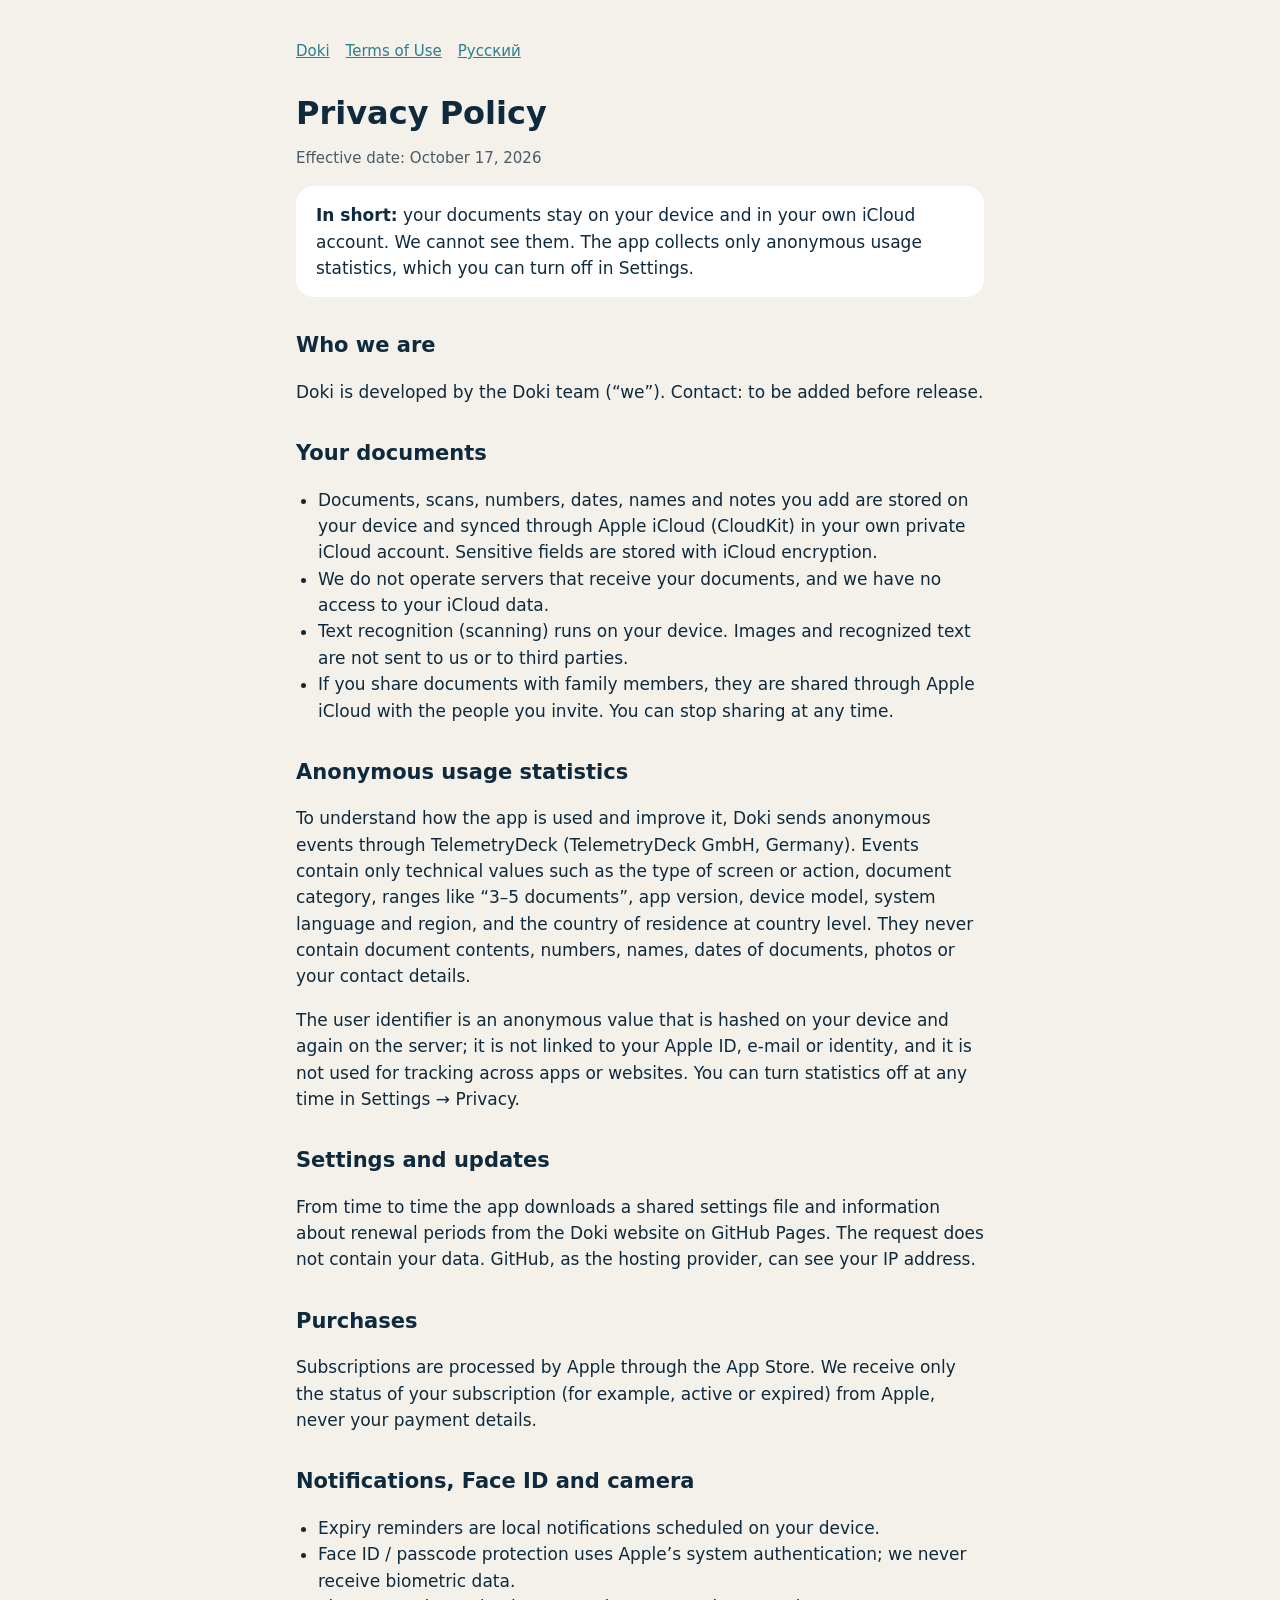
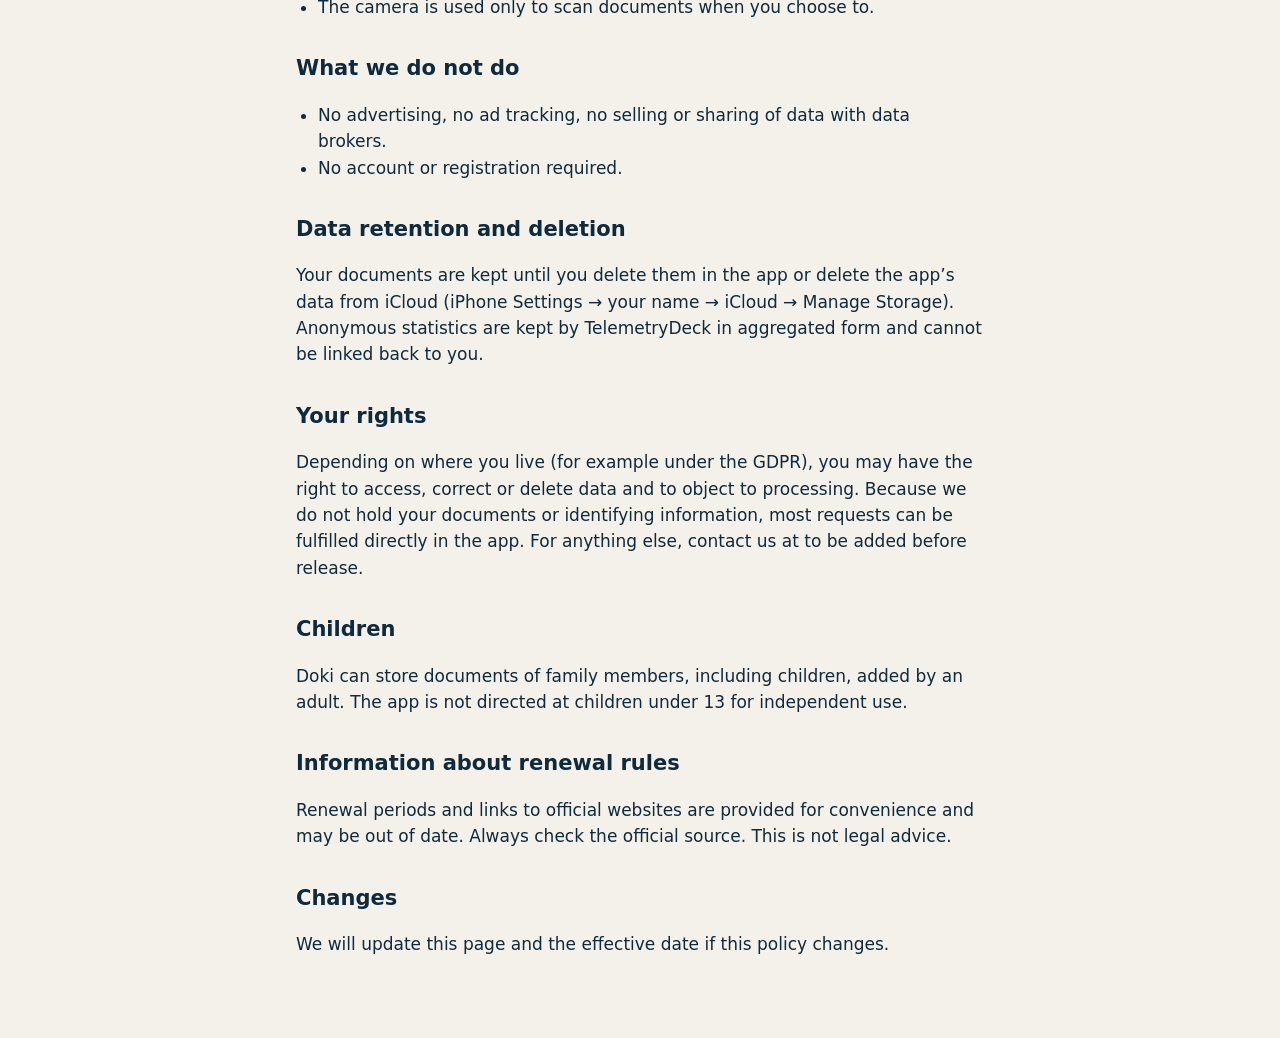
==== privacy.html @ e41b5f9f "Doki site: privacy, terms, remote config Co-Authored-By: Claude Opus 5.5 <noreply@anthropic.com>" ====
<!doctype html>
<html lang="en"><head><meta charset="utf-8"><meta name="viewport" content="width=device-width,initial-scale=1">
<title>Doki — Privacy Policy</title><link rel="stylesheet" href="style.css"></head>
<body><main>
<nav><a href="index.html">Doki</a><a href="terms.html">Terms of Use</a><a href="ru/privacy.html">Русский</a></nav>
<h1>Privacy Policy</h1>
<p class="muted">Effective date: October 17, 2026</p>

<div class="card"><strong>In short:</strong> your documents stay on your device and in your own iCloud account. We cannot see them. The app collects only anonymous usage statistics, which you can turn off in Settings.</div>

<h2>Who we are</h2>
<p>Doki is developed by the Doki team (“we”). Contact: to be added before release.</p>

<h2>Your documents</h2>
<ul>
<li>Documents, scans, numbers, dates, names and notes you add are stored on your device and synced through Apple iCloud (CloudKit) in your own private iCloud account. Sensitive fields are stored with iCloud encryption.</li>
<li>We do not operate servers that receive your documents, and we have no access to your iCloud data.</li>
<li>Text recognition (scanning) runs on your device. Images and recognized text are not sent to us or to third parties.</li>
<li>If you share documents with family members, they are shared through Apple iCloud with the people you invite. You can stop sharing at any time.</li>
</ul>

<h2>Anonymous usage statistics</h2>
<p>To understand how the app is used and improve it, Doki sends anonymous events through TelemetryDeck (TelemetryDeck GmbH, Germany). Events contain only technical values such as the type of screen or action, document category, ranges like “3–5 documents”, app version, device model, system language and region, and the country of residence at country level. They never contain document contents, numbers, names, dates of documents, photos or your contact details.</p>
<p>The user identifier is an anonymous value that is hashed on your device and again on the server; it is not linked to your Apple ID, e-mail or identity, and it is not used for tracking across apps or websites. You can turn statistics off at any time in Settings → Privacy.</p>

<h2>Settings and updates</h2>
<p>From time to time the app downloads a shared settings file and information about renewal periods from the Doki website on GitHub Pages. The request does not contain your data. GitHub, as the hosting provider, can see your IP address.</p>

<h2>Purchases</h2>
<p>Subscriptions are processed by Apple through the App Store. We receive only the status of your subscription (for example, active or expired) from Apple, never your payment details.</p>

<h2>Notifications, Face ID and camera</h2>
<ul>
<li>Expiry reminders are local notifications scheduled on your device.</li>
<li>Face ID / passcode protection uses Apple’s system authentication; we never receive biometric data.</li>
<li>The camera is used only to scan documents when you choose to.</li>
</ul>

<h2>What we do not do</h2>
<ul><li>No advertising, no ad tracking, no selling or sharing of data with data brokers.</li><li>No account or registration required.</li></ul>

<h2>Data retention and deletion</h2>
<p>Your documents are kept until you delete them in the app or delete the app’s data from iCloud (iPhone Settings → your name → iCloud → Manage Storage). Anonymous statistics are kept by TelemetryDeck in aggregated form and cannot be linked back to you.</p>

<h2>Your rights</h2>
<p>Depending on where you live (for example under the GDPR), you may have the right to access, correct or delete data and to object to processing. Because we do not hold your documents or identifying information, most requests can be fulfilled directly in the app. For anything else, contact us at to be added before release.</p>

<h2>Children</h2>
<p>Doki can store documents of family members, including children, added by an adult. The app is not directed at children under 13 for independent use.</p>

<h2>Information about renewal rules</h2>
<p>Renewal periods and links to official websites are provided for convenience and may be out of date. Always check the official source. This is not legal advice.</p>

<h2>Changes</h2>
<p>We will update this page and the effective date if this policy changes.</p>
</main></body></html>
---- style.css ----
:root{--ink:#0F2A3D;--brand:#2E7D8C;--paper:#F4F1EA;--card:#FFFFFF;--muted:#4A5A66;--line:#E3DED3}
@media (prefers-color-scheme:dark){:root{--ink:#F4F1EA;--brand:#3FA7B5;--paper:#0B1A24;--card:#132836;--muted:#A9B7C0;--line:#20394A}}
*{box-sizing:border-box}
body{margin:0;background:var(--paper);color:var(--ink);font:17px/1.55 -apple-system,BlinkMacSystemFont,"Segoe UI",system-ui,sans-serif}
main{max-width:720px;margin:0 auto;padding:40px 16px 64px}
h1{font-size:32px;line-height:1.15;margin:0 0 8px}
h2{font-size:21px;margin:32px 0 8px}
p,li{color:var(--ink)}
.muted{color:var(--muted);font-size:15px}
a{color:var(--brand)}
nav{display:flex;gap:16px;flex-wrap:wrap;margin-bottom:32px;font-size:15px}
.card{background:var(--card);border-radius:18px;padding:16px 20px;margin:16px 0}
ul{padding-left:22px}
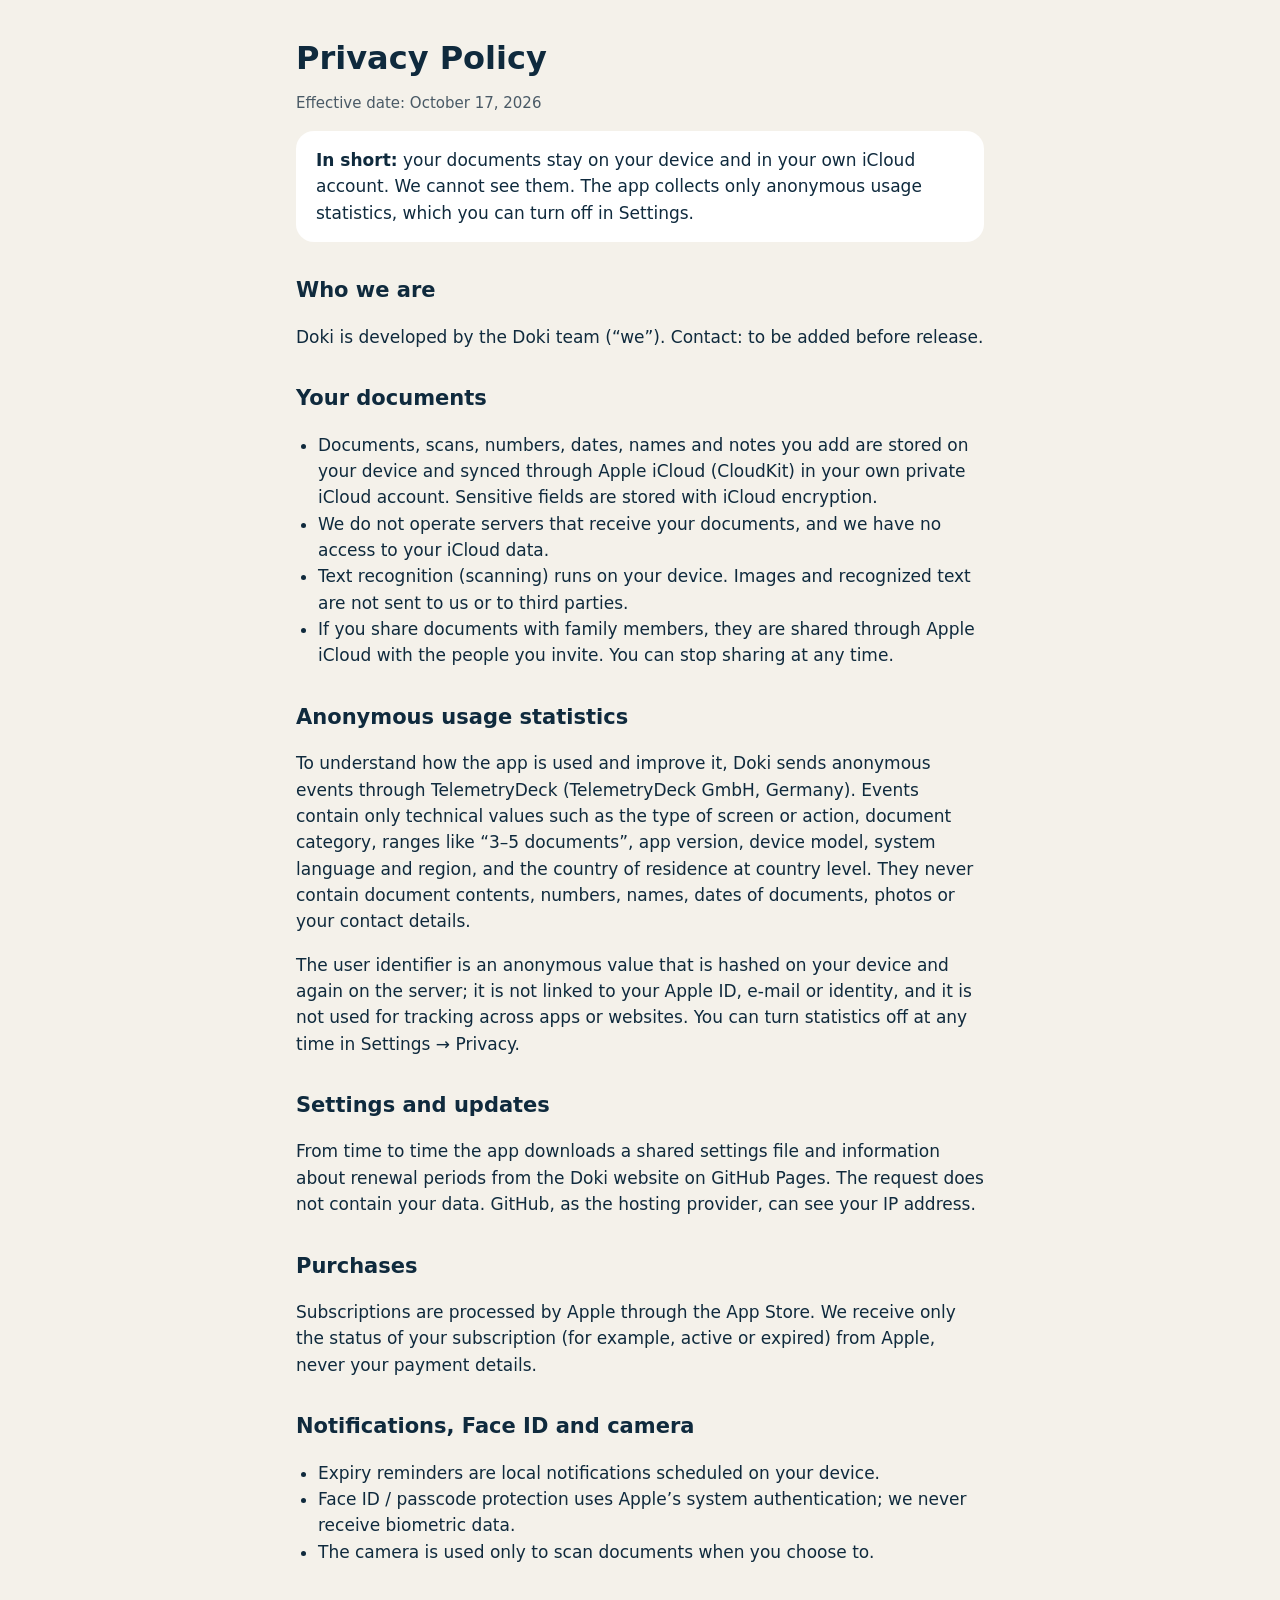
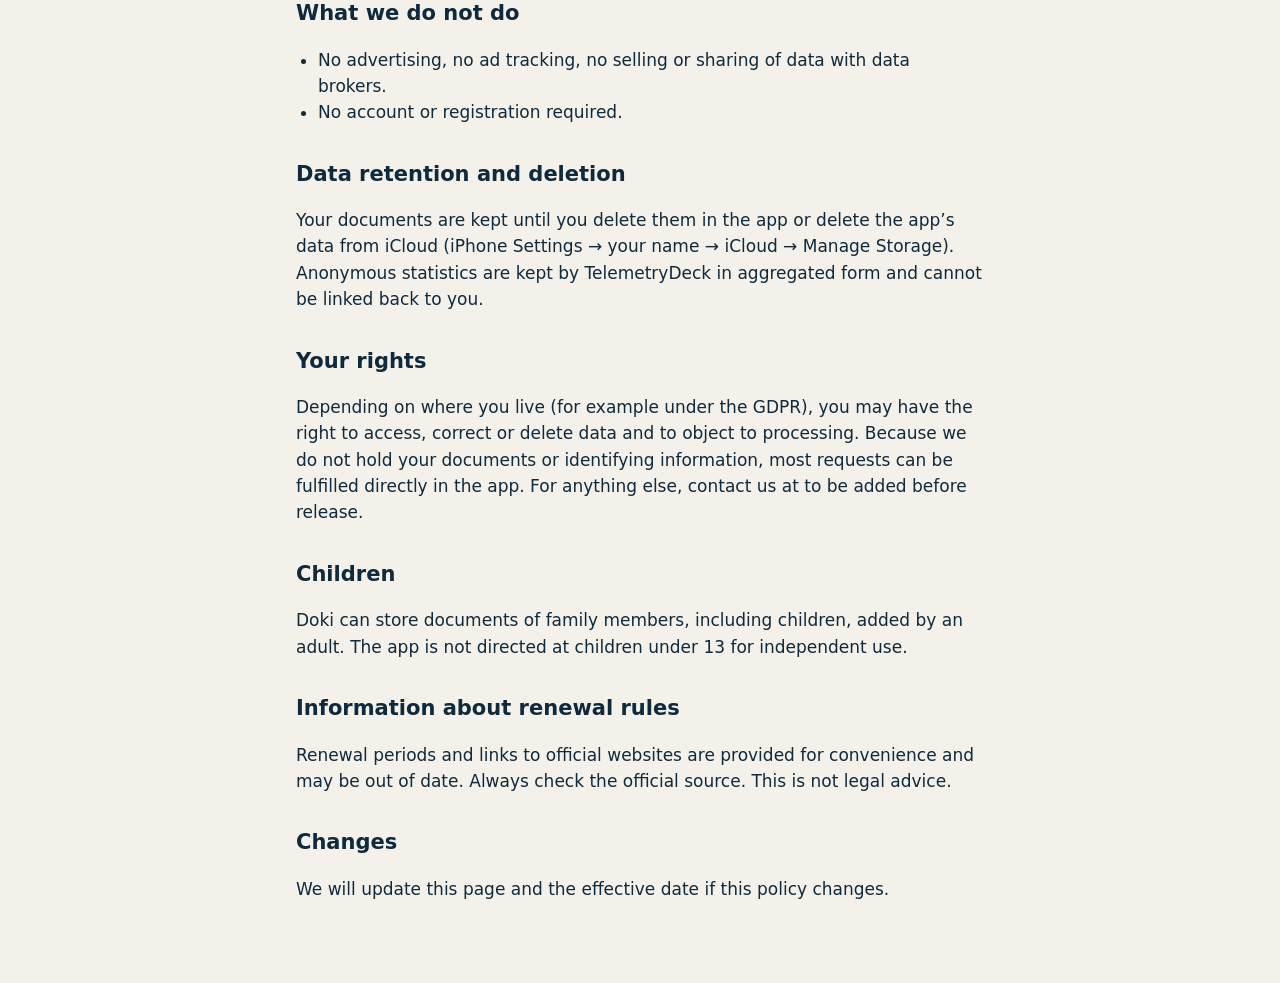
==== commit f6ef6327: "Legal pages: drop top navigation; add settings and updates section Co-Authored-By: Claude Opus 5.5 <" ====
--- a/privacy.html
+++ b/privacy.html
@@ -2,7 +2,6 @@
 <html lang="en"><head><meta charset="utf-8"><meta name="viewport" content="width=device-width,initial-scale=1">
 <title>Doki — Privacy Policy</title><link rel="stylesheet" href="style.css"></head>
 <body><main>
-<nav><a href="index.html">Doki</a><a href="terms.html">Terms of Use</a><a href="ru/privacy.html">Русский</a></nav>
 <h1>Privacy Policy</h1>
 <p class="muted">Effective date: October 17, 2026</p>
 
